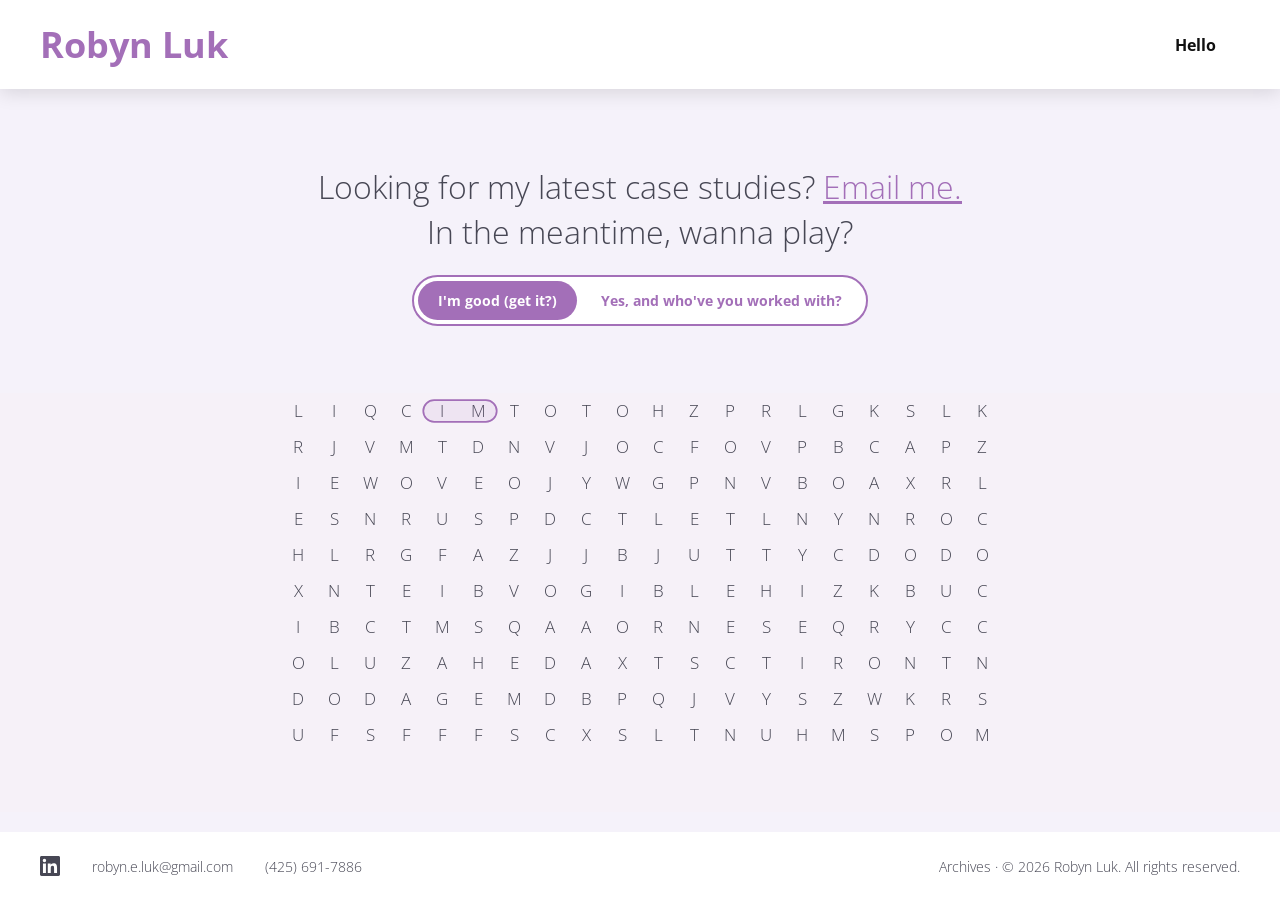
==== index.html @ c34fe5bb "Initial commit: portfolio splash page word search" ====
<!doctype html>
<html lang="en">
<head>
<meta charset="UTF-8" />
<meta name="viewport" content="width=device-width, initial-scale=1.0" />
<title>Robyn Luk — Product &amp; Content Designer</title>
<link rel="preconnect" href="https://fonts.googleapis.com">
<link rel="preconnect" href="https://fonts.gstatic.com" crossorigin>
<link href="https://fonts.googleapis.com/css2?family=Open+Sans:wght@300;400;600;700;800&display=swap" rel="stylesheet">
<link rel="stylesheet" href="style.css">
</head>
<body>
<div class="page">
  <header class="nav">
    <a class="nav__logo" href="index.html">Robyn Luk</a>
    <nav class="nav__links">
      <a class="pill" href="hello.html">Hello</a>
    </nav>
  </header>

  <p class="tagline">
    Looking for my latest case studies?
    <a href="mailto:robyn.e.luk@gmail.com">Email me.</a><br />
    In the meantime, wanna play?
  </p>

  <div class="bottom-bar">
    <div class="toggle" id="modeToggle" role="group" aria-label="Puzzle mode">
      <button type="button" class="toggle__option is-active" data-mode="auto">I'm good (get it?)</button>
      <button type="button" class="toggle__option" data-mode="brain">Yes, and who've you worked with?</button>
    </div>
    <div class="checklist" id="checklist"></div>
  </div>

  <main class="puzzle-area">
    <div class="grid-wrap" id="gridWrap">
      <div class="letters" id="letters"></div>
      <svg class="overlay" id="overlay"></svg>
    </div>
  </main>

  <footer class="site-footer">
    <div class="site-footer__contact">
      <a href="https://www.linkedin.com/in/robyn-luk-3834b85a" target="_blank" rel="noopener" aria-label="LinkedIn">
        <svg width="20" height="20" viewBox="0 0 24 24" fill="currentColor" aria-hidden="true"><path d="M20.447 20.452h-3.554v-5.569c0-1.328-.027-3.037-1.852-3.037-1.853 0-2.136 1.445-2.136 2.939v5.667H9.351V9h3.414v1.561h.046c.477-.9 1.637-1.85 3.37-1.85 3.601 0 4.267 2.37 4.267 5.455v6.286zM5.337 7.433a2.062 2.062 0 1 1 0-4.124 2.062 2.062 0 0 1 0 4.124zM7.114 20.452H3.558V9h3.556v11.452zM22.225 0H1.771C.792 0 0 .774 0 1.729v20.542C0 23.227.792 24 1.771 24h20.451C23.2 24 24 23.227 24 22.271V1.729C24 .774 23.2 0 22.222 0h.003z"/></svg>
      </a>
      <a href="mailto:robyn.e.luk@gmail.com">robyn.e.luk@gmail.com</a>
      <a href="tel:+14256917886">(425) 691-7886</a>
    </div>
    <p class="site-footer__copyright"><a href="https://www.cargocollective.com/robynluk" target="_blank" rel="noopener">Archives</a> &middot; &copy; 2026 Robyn Luk. All rights reserved.</p>
  </footer>

  <div class="modal" id="winModal" hidden>
    <div class="modal__card">
      <h2 id="modalTitle">Way to go</h2>
      <p id="modalSubtitle">When was the last time you were in flow state?</p>
      <button type="button" class="modal__restart" id="modalCta">Next level</button>
    </div>
  </div>
</div>

<script type="module" src="js/main.js"></script>
</body>
</html>
---- style.css ----
/* Arca Majora 3 (Bold) is a commercial display font (OH no Type Co) — not
   available via Google Fonts. Drop a licensed woff2 file at assets/fonts/
   (see that folder's README) and this will pick it up automatically; until
   then the logo falls back to Poppins/Open Sans. */
@font-face {
  font-family: "Arca Majora 3";
  src: url("assets/fonts/ArcaMajora3-Bold.woff2") format("woff2");
  font-weight: 700;
  font-display: swap;
}

:root {
  --purple: #A36FB8;
  --purple-soft: rgba(163, 111, 184, 0.12);
  --ink: #474754;
  --bg: #f5f2fa;
  --grid-bg: #F6F1F8;
}

* { box-sizing: border-box; }

html, body {
  margin: 0;
  height: 100%;
  background: var(--bg);
  color: var(--ink);
  font-family: 'Open Sans', sans-serif;
}

.page {
  height: 100vh;
  display: flex;
  flex-direction: column;
  gap: 20px;
  overflow: hidden;
}

/* Used by pages whose content is naturally longer than one viewport (bio)
   — same nav/footer chrome as the home page, but scrolls normally instead
   of forcing everything above the fold. */
.page--scroll {
  height: auto;
  min-height: 100vh;
  overflow: visible;
  gap: 0;
}

.static-content {
  flex: 1 1 auto;
  background: var(--grid-bg);
  padding: 76px 56px 56px;
  display: flex;
  justify-content: center;
}

.bio {
  max-width: 760px;
  width: 100%;
  font-family: 'Open Sans', sans-serif;
  font-weight: 300;
  font-size: 24px;
  line-height: 1.6;
  color: var(--ink);
}

.bio p {
  margin: 0 0 28px;
}

.bio a {
  color: var(--purple);
  text-decoration: underline;
}

.nav {
  flex: 0 0 auto;
  display: flex;
  align-items: center;
  justify-content: space-between;
  padding: 20px 40px;
  background: #fff;
  box-shadow: 0px 4px 18px 0px rgba(0, 0, 0, 0.12);
  position: relative;
  z-index: 5;
}

.nav__logo {
  font-family: "Arca Majora 3", "Poppins", "Open Sans", sans-serif;
  font-weight: 700;
  font-size: 36px;
  color: var(--purple);
  text-decoration: none;
  transition: color 0.15s ease;
}

.nav__logo:hover {
  color: #111;
}

.nav__links {
  display: flex;
  gap: 12px;
}

.pill {
  padding: 10px 24px;
  border-radius: 100px;
  background: #fff;
  color: #111;
  font-weight: 700;
  text-decoration: none;
  transition: color 0.15s ease;
}

.pill:hover {
  color: var(--purple);
}

.tagline {
  flex: 0 0 auto;
  margin: 56px 0 0;
  padding: 0 56px;
  text-align: center;
  font-family: 'Open Sans', sans-serif;
  font-weight: 300;
  font-size: 32px;
  line-height: 1.4;
  color: var(--ink);
}

.tagline a {
  color: var(--purple);
  text-decoration: underline;
}

.puzzle-area {
  flex: 1 1 auto;
  min-height: 0;
  display: flex;
  align-items: flex-start;
  justify-content: center;
  /* This copy's layout puts the grid directly above the footer (no toggle in
     between), so its trailing gap is bumped to match the nav-to-intro gap. */
  padding: 0 56px 56px;
  background: var(--grid-bg);
}

.grid-wrap {
  position: relative;
}

.grid-wrap.is-interactive {
  cursor: url("[data-uri]") 12 19, pointer;
}

.letters {
  display: grid;
}

.letters .cell {
  position: relative;
  display: flex;
  align-items: center;
  justify-content: center;
  font-weight: 300;
  text-transform: uppercase;
  color: var(--ink);
  user-select: none;
  border-radius: 6px;
  transition: background 0.15s ease, transform 0.15s ease;
}

.letters .cell.is-shake {
  animation: shake 0.3s ease;
}

@keyframes shake {
  0%, 100% { transform: translateX(0); }
  25% { transform: translateX(-3px); }
  75% { transform: translateX(3px); }
}

.overlay {
  position: absolute;
  top: 0;
  left: 0;
  overflow: visible;
  pointer-events: none;
}

.overlay .capsule {
  fill: var(--purple);
  fill-opacity: 0;
  stroke: var(--purple);
  stroke-width: 1.75;
  transition: fill-opacity 1.4s ease-out;
}

.overlay .capsule.is-filled {
  fill-opacity: 0.1;
}

.overlay .drag-line {
  stroke: var(--purple);
  stroke-width: 3;
  stroke-linecap: round;
  opacity: 0;
}

.bottom-bar {
  flex: 0 0 auto;
  display: flex;
  flex-direction: column;
  align-items: center;
  gap: 30px;
  padding: 0 24px;
}

.site-footer {
  flex: 0 0 auto;
  display: flex;
  flex-direction: row;
  align-items: center;
  justify-content: space-between;
  gap: 24px;
  padding: 24px 40px;
  background: #fff;
  font-family: 'Open Sans', sans-serif;
  font-weight: 300;
  font-size: 14px;
  color: var(--ink);
}

.site-footer__copyright {
  margin: 0;
}

.site-footer__copyright a {
  color: var(--ink);
  text-decoration: none;
}

.site-footer__copyright a:hover {
  color: var(--purple);
}

.site-footer__contact {
  display: flex;
  align-items: center;
  gap: 32px;
}

.site-footer__contact a {
  color: var(--ink);
  text-decoration: none;
  display: flex;
  align-items: center;
}

.site-footer__contact a:hover {
  color: var(--purple);
}

.toggle {
  display: inline-flex;
  border: 2px solid var(--purple);
  border-radius: 100px;
  padding: 4px;
  gap: 4px;
  background: #fff;
}

.toggle__option {
  border: none;
  background: transparent;
  color: var(--purple);
  font-family: inherit;
  font-weight: 700;
  padding: 10px 20px;
  border-radius: 100px;
  cursor: pointer;
  font-size: 14px;
  transition: background 0.2s ease, color 0.2s ease;
}

.toggle__option.is-active {
  background: var(--purple);
  color: #fff;
}

.checklist {
  display: flex;
  flex-wrap: nowrap;
  align-items: center;
  gap: 20px;
  justify-content: center;
}

.checklist .chip {
  color: var(--purple);
  font-size: 12px;
  font-weight: 700;
  text-transform: uppercase;
}

.checklist .chip.is-found {
  text-decoration: line-through;
  opacity: 0.45;
}

.modal {
  position: fixed;
  inset: 0;
  background: rgba(30, 20, 45, 0.55);
  display: flex;
  align-items: center;
  justify-content: center;
  z-index: 50;
}

.modal[hidden] {
  display: none;
}

.modal__card {
  background: #fff;
  border-radius: 20px;
  padding: 32px 40px;
  text-align: center;
  max-width: 480px;
  width: 90%;
  min-height: 224px;
  display: flex;
  flex-direction: column;
  justify-content: center;
}

.modal__card h2 {
  color: var(--ink);
  margin: 0 0 8px;
}

.modal__restart {
  align-self: center;
  margin-top: 8px;
  padding: 10px 24px;
  border-radius: 100px;
  border: none;
  background: var(--purple);
  color: #fff;
  font-weight: 700;
  cursor: pointer;
}
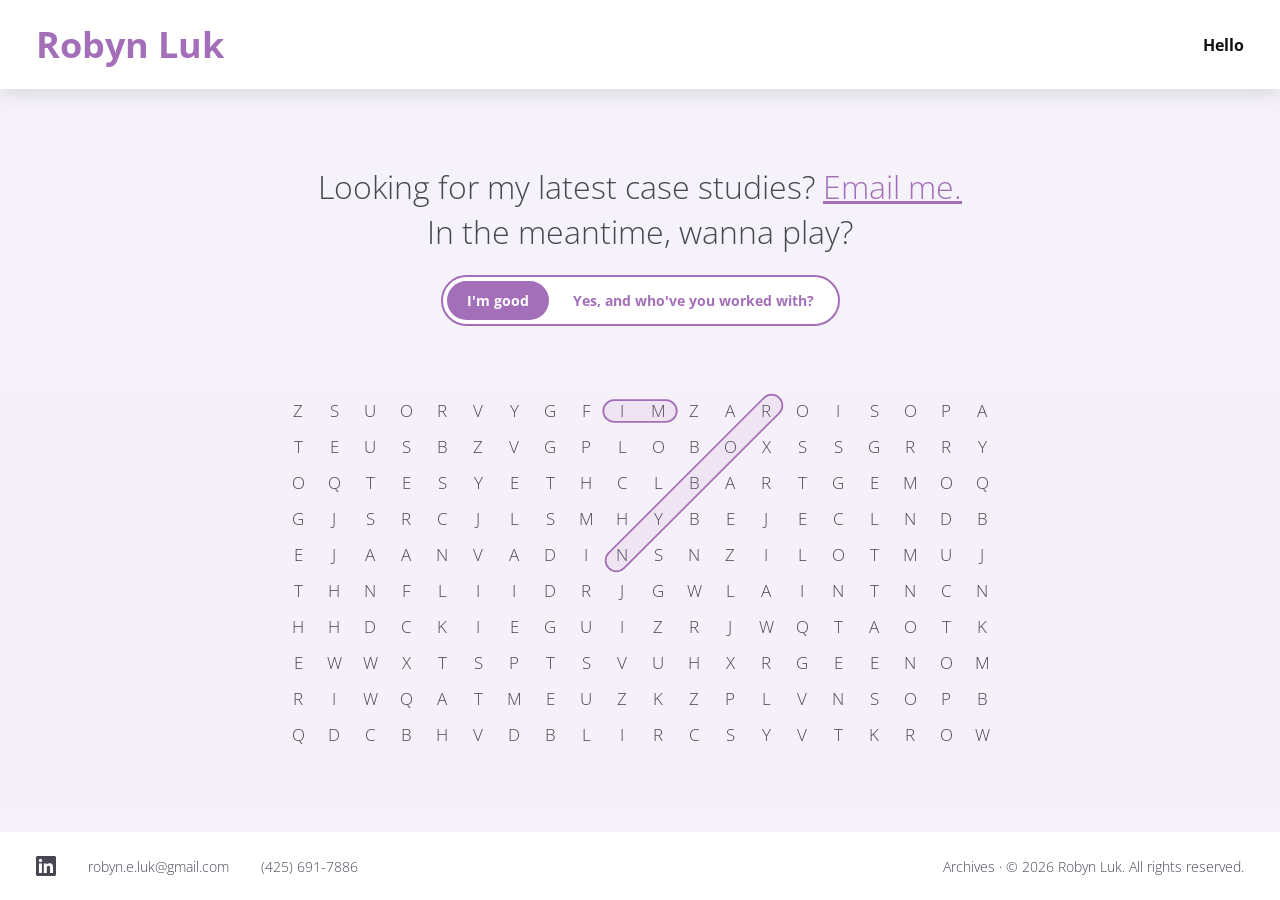
==== commit 30c323cf: "Add mobile/tablet responsiveness and polish dialog/nav/footer copy - Add tablet and mobile breakpoin" ====
--- a/index.html
+++ b/index.html
@@ -26,7 +26,7 @@
 
   <div class="bottom-bar">
     <div class="toggle" id="modeToggle" role="group" aria-label="Puzzle mode">
-      <button type="button" class="toggle__option is-active" data-mode="auto">I'm good (get it?)</button>
+      <button type="button" class="toggle__option is-active" data-mode="auto">I'm good</button>
       <button type="button" class="toggle__option" data-mode="brain">Yes, and who've you worked with?</button>
     </div>
     <div class="checklist" id="checklist"></div>
--- a/style.css
+++ b/style.css
@@ -77,7 +77,11 @@
   display: flex;
   align-items: center;
   justify-content: space-between;
-  padding: 20px 40px;
+  /* Right side is 24px tighter than the left: .pill's own 24px horizontal
+     padding insets "Hello"'s visible text from its box edge, so trimming
+     the box's own right inset by that much lines the visible text up at
+     the same 36px inset as the logo's text on the left. */
+  padding: 20px 12px 20px 36px;
   background: #fff;
   box-shadow: 0px 4px 18px 0px rgba(0, 0, 0, 0.12);
   position: relative;
@@ -223,7 +227,7 @@
   align-items: center;
   justify-content: space-between;
   gap: 24px;
-  padding: 24px 40px;
+  padding: 24px 36px;
   background: #fff;
   font-family: 'Open Sans', sans-serif;
   font-weight: 300;
@@ -290,7 +294,7 @@
 
 .checklist {
   display: flex;
-  flex-wrap: nowrap;
+  flex-wrap: wrap;
   align-items: center;
   gap: 20px;
   justify-content: center;
@@ -351,3 +355,110 @@
   font-weight: 700;
   cursor: pointer;
 }
+
+/* Tablet: the desktop layout's fixed 56px/40px side paddings are too wide
+   once the viewport itself shrinks toward this range — everything else
+   (100vh/overflow:hidden, single-row toggle/checklist/footer) still fits,
+   so only side padding gets dialed back here. */
+@media (max-width: 1024px) {
+  .tagline {
+    padding: 0 28px;
+  }
+
+  .puzzle-area {
+    padding: 0 28px 28px;
+  }
+
+  .static-content {
+    padding: 56px 28px 28px;
+  }
+
+  .bottom-bar {
+    padding: 0 16px;
+  }
+}
+
+/* Mobile: the desktop layout genuinely breaks below this width (grid runs
+   off-screen, toggle/checklist/footer rows have nowhere to wrap), so this
+   switches to a normal scrolling page with tighter, stacked chrome. The
+   grid itself also gets narrower/taller dimensions, set responsively in
+   js/main.js (ROWS/COLS), to match this breakpoint. */
+@media (max-width: 640px) {
+  .page {
+    height: auto;
+    min-height: 100vh;
+    overflow: visible;
+    gap: 12px;
+  }
+
+  .nav {
+    padding: 12px 0;
+  }
+
+  .nav__logo {
+    /* .pill's own 24px horizontal padding insets "Hello"'s visible text
+       further from the edge than the logo's bare text — match it so both
+       read as equally far from the edge, not lopsided. */
+    margin-left: 24px;
+    font-size: 24px;
+  }
+
+  .tagline {
+    margin: 20px 0 0;
+    padding: 0 12px;
+    font-size: 20px;
+  }
+
+  .puzzle-area {
+    padding: 0 12px 12px;
+  }
+
+  .static-content {
+    padding: 20px 12px;
+  }
+
+  .bio {
+    font-size: 16px;
+  }
+
+  .bottom-bar {
+    padding: 0 12px;
+    gap: 16px;
+  }
+
+  .toggle {
+    width: 100%;
+    max-width: 320px;
+  }
+
+  .toggle__option {
+    flex: 1;
+    font-size: 12px;
+    padding: 10px 8px;
+  }
+
+  .checklist {
+    flex-wrap: wrap;
+    gap: 10px 16px;
+  }
+
+  /* Centered rather than left-hugged — a left-aligned stack of "contact
+     row, then copyright" read like an accident, not a deliberate layout. */
+  .site-footer {
+    flex-direction: column;
+    align-items: center;
+    text-align: center;
+    gap: 12px;
+    padding: 20px 12px;
+  }
+
+  .site-footer__contact {
+    flex-wrap: wrap;
+    justify-content: center;
+    gap: 16px;
+  }
+
+  .modal__card {
+    padding: 24px;
+  }
+}
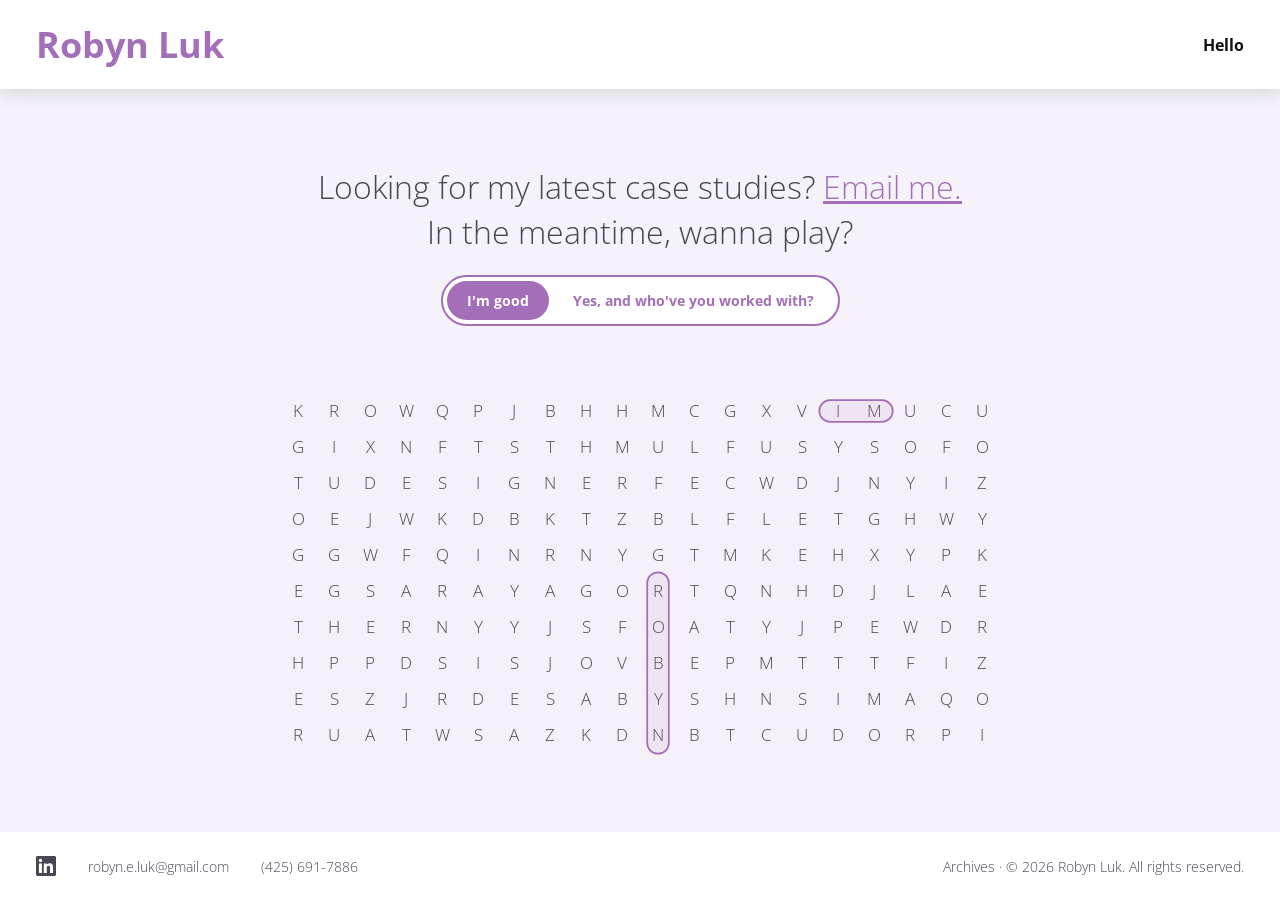
==== commit 947026b8: "Add meta description and swap title tag ampersand for basic SEO" ====
--- a/index.html
+++ b/index.html
@@ -3,7 +3,8 @@
 <head>
 <meta charset="UTF-8" />
 <meta name="viewport" content="width=device-width, initial-scale=1.0" />
-<title>Robyn Luk — Product &amp; Content Designer</title>
+<title>Robyn Luk — Product and Content Designer</title>
+<meta name="description" content="Robyn Luk is a product and content designer based in Seattle. Play a quick word search to learn about her past clients and/or ask to see her portfolio.">
 <link rel="preconnect" href="https://fonts.googleapis.com">
 <link rel="preconnect" href="https://fonts.gstatic.com" crossorigin>
 <link href="https://fonts.googleapis.com/css2?family=Open+Sans:wght@300;400;600;700;800&display=swap" rel="stylesheet">
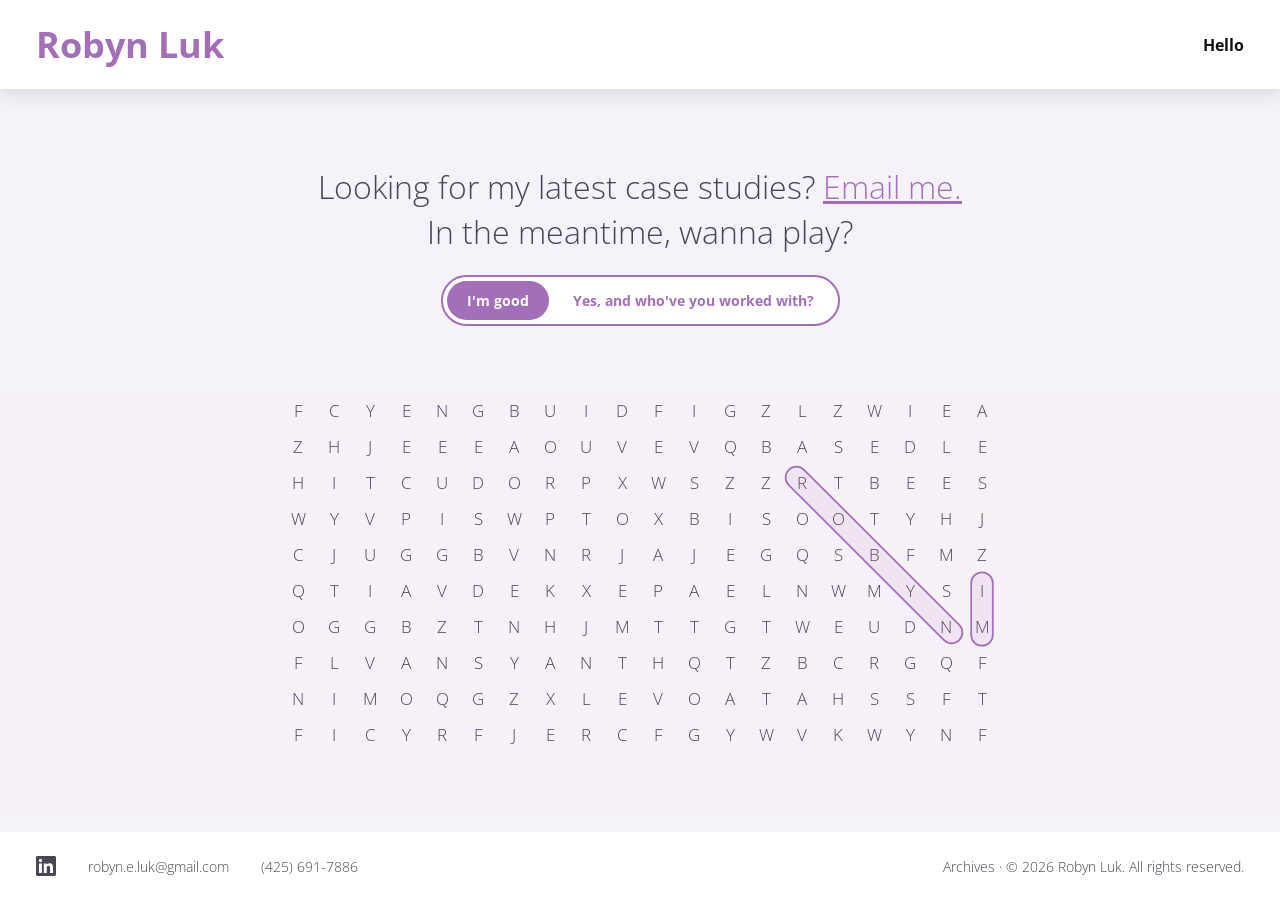
==== commit a98f398c: "Add bio photo to Hello page and polish mobile/tablet responsiveness Adds a personal photo alongside " ====
--- a/index.html
+++ b/index.html
@@ -20,7 +20,7 @@
   </header>
 
   <p class="tagline">
-    Looking for my latest case studies?
+    Looking for my latest case studies?<br class="mobile-break" />
     <a href="mailto:robyn.e.luk@gmail.com">Email me.</a><br />
     In the meantime, wanna play?
   </p>
--- a/style.css
+++ b/style.css
@@ -48,23 +48,63 @@
 .static-content {
   flex: 1 1 auto;
   background: var(--grid-bg);
-  padding: 76px 56px 56px;
+  padding: 76px 72px 56px;
   display: flex;
   justify-content: center;
+  /* Without this, flex's default align-items:stretch makes .bio-layout
+     fill the section's full height instead of just its content height —
+     which then breaks .bio's vertical centering against the photo, since
+     it'd be centering within that oversized stretched box instead. */
+  align-items: flex-start;
+}
+
+.bio-layout {
+  display: flex;
+  align-items: flex-start;
+  gap: 48px;
+  /* No width:100% here on purpose — .bio-layout should shrink-wrap its
+     content (photo + gap + .bio's own capped width) so .static-content's
+     justify-content:center actually centers the whole photo+text unit as
+     a group, instead of stretching edge-to-edge and leaving the content
+     stuck flush against the left side of that wide box. */
+}
+
+.bio-photo {
+  flex: 0 0 280px;
+  margin: 0;
+}
+
+.bio-photo img {
+  width: 100%;
+  height: auto;
+  border-radius: 16px;
+  display: block;
 }
 
 .bio {
-  max-width: 760px;
+  flex: 1 1 auto;
+  align-self: center;
+  max-width: 700px;
   width: 100%;
   font-family: 'Open Sans', sans-serif;
   font-weight: 300;
-  font-size: 24px;
+  font-size: 15px;
   line-height: 1.6;
   color: var(--ink);
 }
 
 .bio p {
   margin: 0 0 28px;
+}
+
+/* Without this, the last paragraph's own bottom margin still counts toward
+   .bio's total box height with no visible content to show for it — since
+   .bio is vertically centered as a whole box (align-self:center, below),
+   that invisible trailing space pushes the actually-visible text above
+   true center. Removing it is what makes the centering correct, not a
+   nudge value. */
+.bio p:last-child {
+  margin-bottom: 0;
 }
 
 .bio a {
@@ -132,6 +172,13 @@
   color: var(--ink);
 }
 
+/* Forces "Email me." onto its own line only where it's needed to avoid a
+   widow/orphan (mobile) — hidden by default so tablet/desktop keep their
+   natural (already widow-free) wrap instead of an unnecessary extra line. */
+.tagline .mobile-break {
+  display: none;
+}
+
 .tagline a {
   color: var(--purple);
   text-decoration: underline;
@@ -370,7 +417,19 @@
   }
 
   .static-content {
-    padding: 56px 28px 28px;
+    padding: 56px 72px 28px;
+  }
+
+  /* Narrower tablet widths squeeze .bio's column enough that its text can
+     wrap taller than the photo, breaking the vertical-centering — the
+     smaller font trims line count to compensate for the wider gap here,
+     without touching the photo itself. */
+  .bio-layout {
+    gap: 40px;
+  }
+
+  .bio {
+    font-size: 14px;
   }
 
   .bottom-bar {
@@ -405,20 +464,43 @@
 
   .tagline {
     margin: 20px 0 0;
-    padding: 0 12px;
+    padding: 0 24px;
     font-size: 20px;
   }
 
+  .tagline .mobile-break {
+    display: inline;
+  }
+
   .puzzle-area {
-    padding: 0 12px 12px;
+    padding: 0 24px 24px;
   }
 
   .static-content {
-    padding: 20px 12px;
-  }
-
+    padding: 24px 24px;
+  }
+
+  .bio-layout {
+    flex-direction: column;
+    align-items: center;
+    gap: 24px;
+  }
+
+  .bio-photo {
+    flex: 0 0 auto;
+    max-width: 180px;
+    width: 100%;
+    /* Cancel the desktop/tablet optical-alignment nudge — mobile stacks
+       the photo above the text, so there's no baseline to align against,
+       and this keeps the top/side/gap spacing genuinely equal. */
+    margin: 0;
+  }
+
+  /* Tablet's 14px font-size override would otherwise cascade down here
+     too, reintroducing a size jump across the breakpoint that was
+     deliberately removed earlier. */
   .bio {
-    font-size: 16px;
+    font-size: 15px;
   }
 
   .bottom-bar {
@@ -448,8 +530,8 @@
     flex-direction: column;
     align-items: center;
     text-align: center;
-    gap: 12px;
-    padding: 20px 12px;
+    gap: 8px;
+    padding: 24px 12px;
   }
 
   .site-footer__contact {
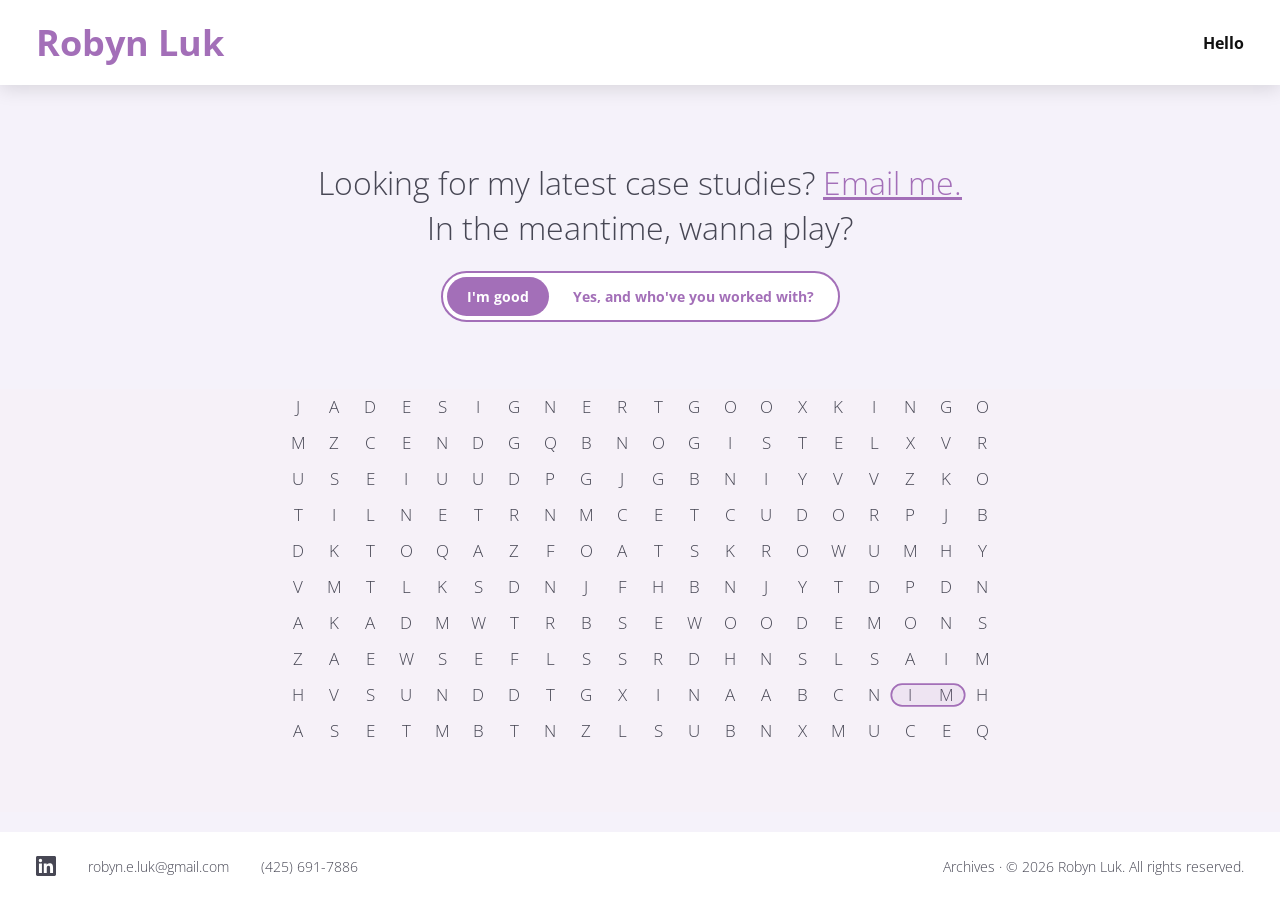
==== commit 043fd09a: "Close mobile auto-mode gap by repositioning the grid, not resizing it The checklist's reserved space" ====
--- a/index.html
+++ b/index.html
@@ -30,7 +30,7 @@
       <button type="button" class="toggle__option is-active" data-mode="auto">I'm good</button>
       <button type="button" class="toggle__option" data-mode="brain">Yes, and who've you worked with?</button>
     </div>
-    <div class="checklist" id="checklist"></div>
+    <div class="checklist is-hidden" id="checklist"></div>
   </div>
 
   <main class="puzzle-area">
--- a/style.css
+++ b/style.css
@@ -122,6 +122,14 @@
      the box's own right inset by that much lines the visible text up at
      the same 36px inset as the logo's text on the left. */
   padding: 20px 12px 20px 36px;
+  /* Without a fixed height, the nav's box height is derived from the
+     logo text's rendered line height — which measurably differs by a few
+     px between the very first paint and its settled state (web font
+     metrics settling in), causing the whole nav to visibly grow/shrink
+     once on load. A fixed height (matching the settled state, confirmed
+     via direct measurement) keeps the box stable regardless; contents
+     stay vertically centered within it via align-items:center above. */
+  height: 85px;
   background: #fff;
   box-shadow: 0px 4px 18px 0px rgba(0, 0, 0, 0.12);
   position: relative;
@@ -258,6 +266,16 @@
   opacity: 0;
 }
 
+/* Stands in for .drag-line's zero-length "dot" on mobile, where that dot's
+   fixed 3px size reads as basically invisible — an actual circle around
+   the first selected letter instead. */
+.overlay .start-circle {
+  fill: none;
+  stroke: var(--purple);
+  stroke-width: 2;
+  opacity: 0;
+}
+
 .bottom-bar {
   flex: 0 0 auto;
   display: flex;
@@ -345,6 +363,22 @@
   align-items: center;
   gap: 20px;
   justify-content: center;
+  /* The checklist ships empty in the HTML and only gets its chips from
+     main.js a moment later — without a reserved height, that first empty
+     frame gives .puzzle-area extra room it then has to give back once the
+     chips land, visible as the grid shrinking right after load. Reserving
+     the settled single-row height here (measured directly) up front
+     avoids that handoff entirely. */
+  min-height: 17px;
+}
+
+/* Auto mode's checklist stays present but invisible — on desktop/tablet
+   its space must stay reserved too (cell size there is height-sensitive,
+   so removing the reservation would resize the grid on every mode
+   switch). Mobile overrides this to actually collapse the space instead
+   — see the mobile media query below. */
+.checklist.is-hidden {
+  visibility: hidden;
 }
 
 .checklist .chip {
@@ -408,6 +442,13 @@
    (100vh/overflow:hidden, single-row toggle/checklist/footer) still fits,
    so only side padding gets dialed back here. */
 @media (max-width: 1024px) {
+  /* Lighter than the desktop stroke — on touch devices (tablet and mobile,
+     both covered by this max-width) the default weight reads as a bit
+     heavy against the letters. */
+  .overlay .capsule {
+    stroke-width: 1.3;
+  }
+
   .tagline {
     padding: 0 28px;
   }
@@ -434,6 +475,12 @@
 
   .bottom-bar {
     padding: 0 16px;
+  }
+
+  /* Tablet widths wrap the checklist to more than one row — reserve that
+     settled height too (same reasoning as the base rule above). */
+  .checklist {
+    min-height: 53px;
   }
 }
 
@@ -452,6 +499,7 @@
 
   .nav {
     padding: 12px 0;
+    height: 66px;
   }
 
   .nav__logo {
@@ -472,8 +520,11 @@
     display: inline;
   }
 
+  /* Deliberately tighter than the nav/tagline's 24px inset above — the grid
+     benefits more from the extra width (bigger, more legible cells) than
+     it loses from being very slightly less aligned with the text above it. */
   .puzzle-area {
-    padding: 0 24px 24px;
+    padding: 0 13px 12px;
   }
 
   .static-content {
@@ -504,7 +555,9 @@
   }
 
   .bottom-bar {
-    padding: 0 12px;
+    /* Matches .puzzle-area's mobile side padding so the checklist and the
+       grid below it share the same horizontal insets. */
+    padding: 0 13px;
     gap: 16px;
   }
 
@@ -519,9 +572,30 @@
     padding: 10px 8px;
   }
 
+  /* flex-wrap's row-splitting is width-dependent — at some mobile widths
+     (e.g. iPhone 14, 390px) it fits 5 chips on the first row, stretching
+     nearly edge-to-edge; at others (e.g. iPhone SE, 375px) it naturally
+     wraps to 3 comfortable rows. A fixed 3-column grid makes the 3-row
+     layout deterministic across every mobile width instead of leaving it
+     up to how much happens to fit. */
   .checklist {
-    flex-wrap: wrap;
-    gap: 10px 16px;
+    display: grid;
+    grid-template-columns: repeat(3, 1fr);
+    justify-items: center;
+    align-items: center;
+    column-gap: 8px;
+    row-gap: 12px;
+    min-height: 108px;
+  }
+
+  /* Unlike desktop/tablet, mobile's grid cell size is driven purely by
+     available width (see fitToContainer in gridRenderer.js), not height —
+     so collapsing the checklist's reserved space here can never resize
+     the grid, only reposition it. This closes the gap above the grid in
+     auto mode; toggling to manual mode pushes the grid back down to
+     make room, with the grid itself staying pixel-identical throughout. */
+  .checklist.is-hidden {
+    display: none;
   }
 
   /* Centered rather than left-hugged — a left-aligned stack of "contact
@@ -534,6 +608,13 @@
     padding: 24px 12px;
   }
 
+  /* On the word-search page specifically (footer directly follows the
+     grid here, not on hello.html's bio layout), match the 32px nav-to-
+     tagline gap above — the flex gap alone only gives 12px otherwise. */
+  .puzzle-area + .site-footer {
+    margin-top: 20px;
+  }
+
   .site-footer__contact {
     flex-wrap: wrap;
     justify-content: center;
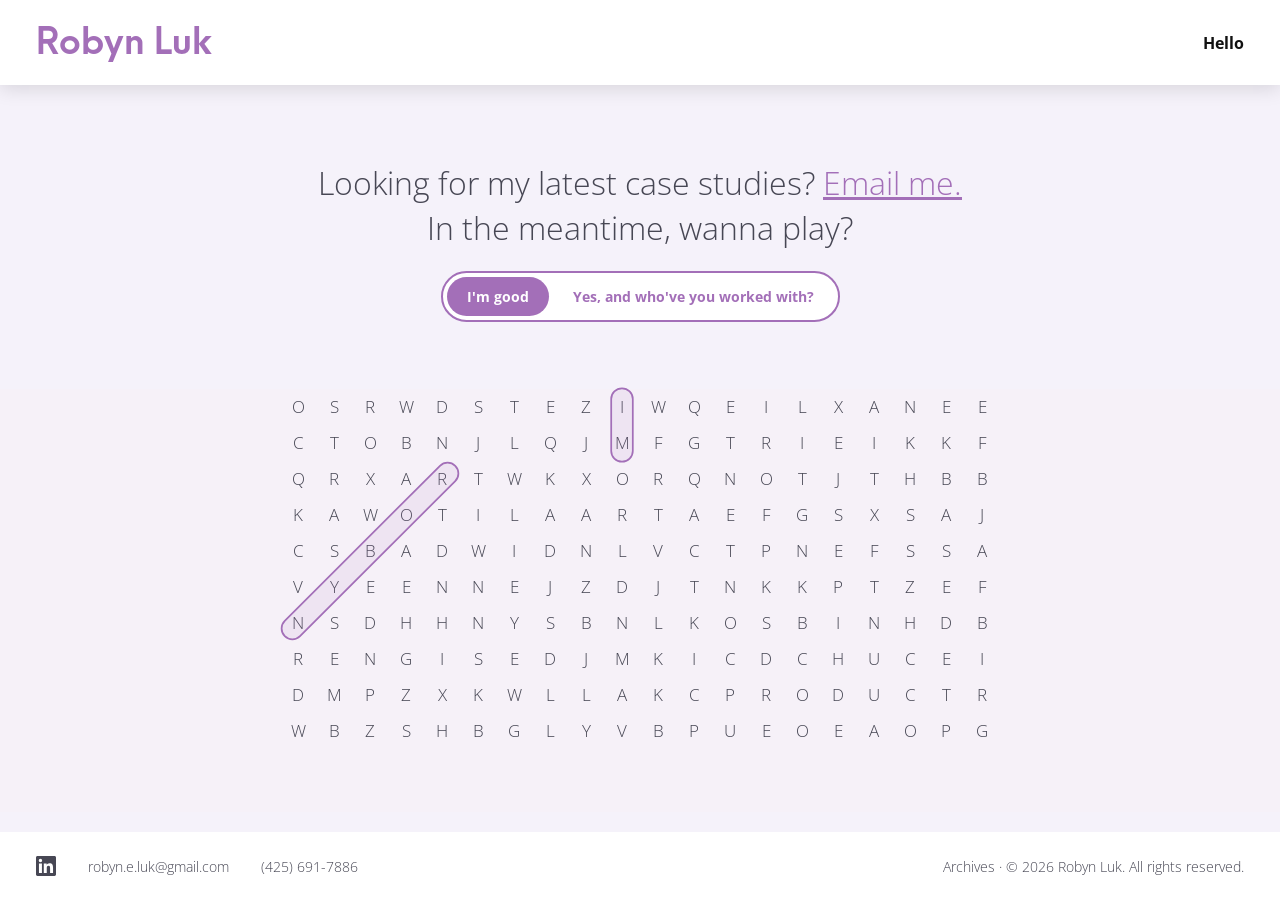
==== commit 63420a27: "Add rel=noreferrer to external links for mobile Safari new-tab reliability target="_blank" with only" ====
--- a/index.html
+++ b/index.html
@@ -42,13 +42,13 @@
 
   <footer class="site-footer">
     <div class="site-footer__contact">
-      <a href="https://www.linkedin.com/in/robyn-luk-3834b85a" target="_blank" rel="noopener" aria-label="LinkedIn">
+      <a href="https://www.linkedin.com/in/robyn-luk-3834b85a" target="_blank" rel="noopener noreferrer" aria-label="LinkedIn">
         <svg width="20" height="20" viewBox="0 0 24 24" fill="currentColor" aria-hidden="true"><path d="M20.447 20.452h-3.554v-5.569c0-1.328-.027-3.037-1.852-3.037-1.853 0-2.136 1.445-2.136 2.939v5.667H9.351V9h3.414v1.561h.046c.477-.9 1.637-1.85 3.37-1.85 3.601 0 4.267 2.37 4.267 5.455v6.286zM5.337 7.433a2.062 2.062 0 1 1 0-4.124 2.062 2.062 0 0 1 0 4.124zM7.114 20.452H3.558V9h3.556v11.452zM22.225 0H1.771C.792 0 0 .774 0 1.729v20.542C0 23.227.792 24 1.771 24h20.451C23.2 24 24 23.227 24 22.271V1.729C24 .774 23.2 0 22.222 0h.003z"/></svg>
       </a>
       <a href="mailto:robyn.e.luk@gmail.com">robyn.e.luk@gmail.com</a>
       <a href="tel:+14256917886">(425) 691-7886</a>
     </div>
-    <p class="site-footer__copyright"><a href="https://www.cargocollective.com/robynluk" target="_blank" rel="noopener">Archives</a> &middot; &copy; 2026 Robyn Luk. All rights reserved.</p>
+    <p class="site-footer__copyright"><a href="https://www.cargocollective.com/robynluk" target="_blank" rel="noopener noreferrer">Archives</a> &middot; &copy; 2026 Robyn Luk. All rights reserved.</p>
   </footer>
 
   <div class="modal" id="winModal" hidden>
--- a/style.css
+++ b/style.css
@@ -1,7 +1,5 @@
-/* Arca Majora 3 (Bold) is a commercial display font (OH no Type Co) — not
-   available via Google Fonts. Drop a licensed woff2 file at assets/fonts/
-   (see that folder's README) and this will pick it up automatically; until
-   then the logo falls back to Poppins/Open Sans. */
+/* Arca Majora 3 (Bold) is a commercial display font (OH no Type Co),
+   licensed and included here as assets/fonts/ArcaMajora3-Bold.woff2. */
 @font-face {
   font-family: "Arca Majora 3";
   src: url("assets/fonts/ArcaMajora3-Bold.woff2") format("woff2");
